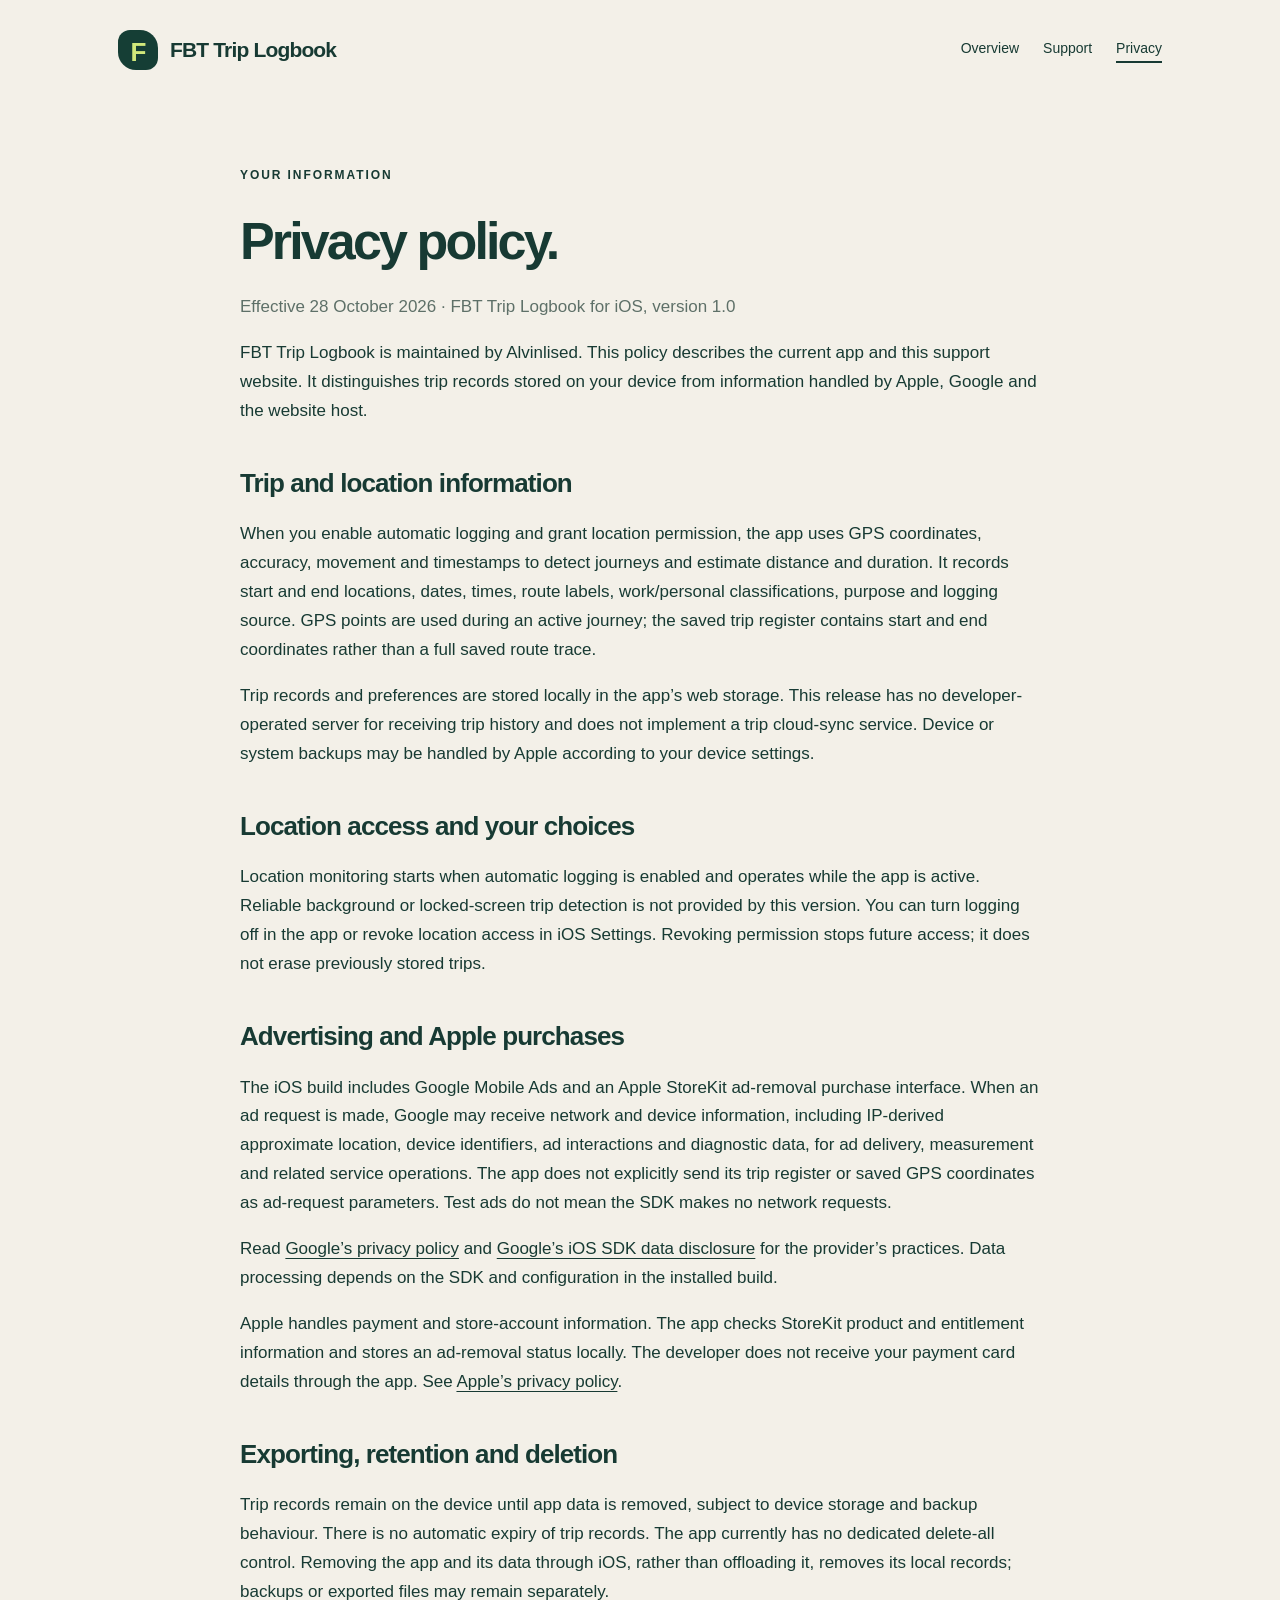
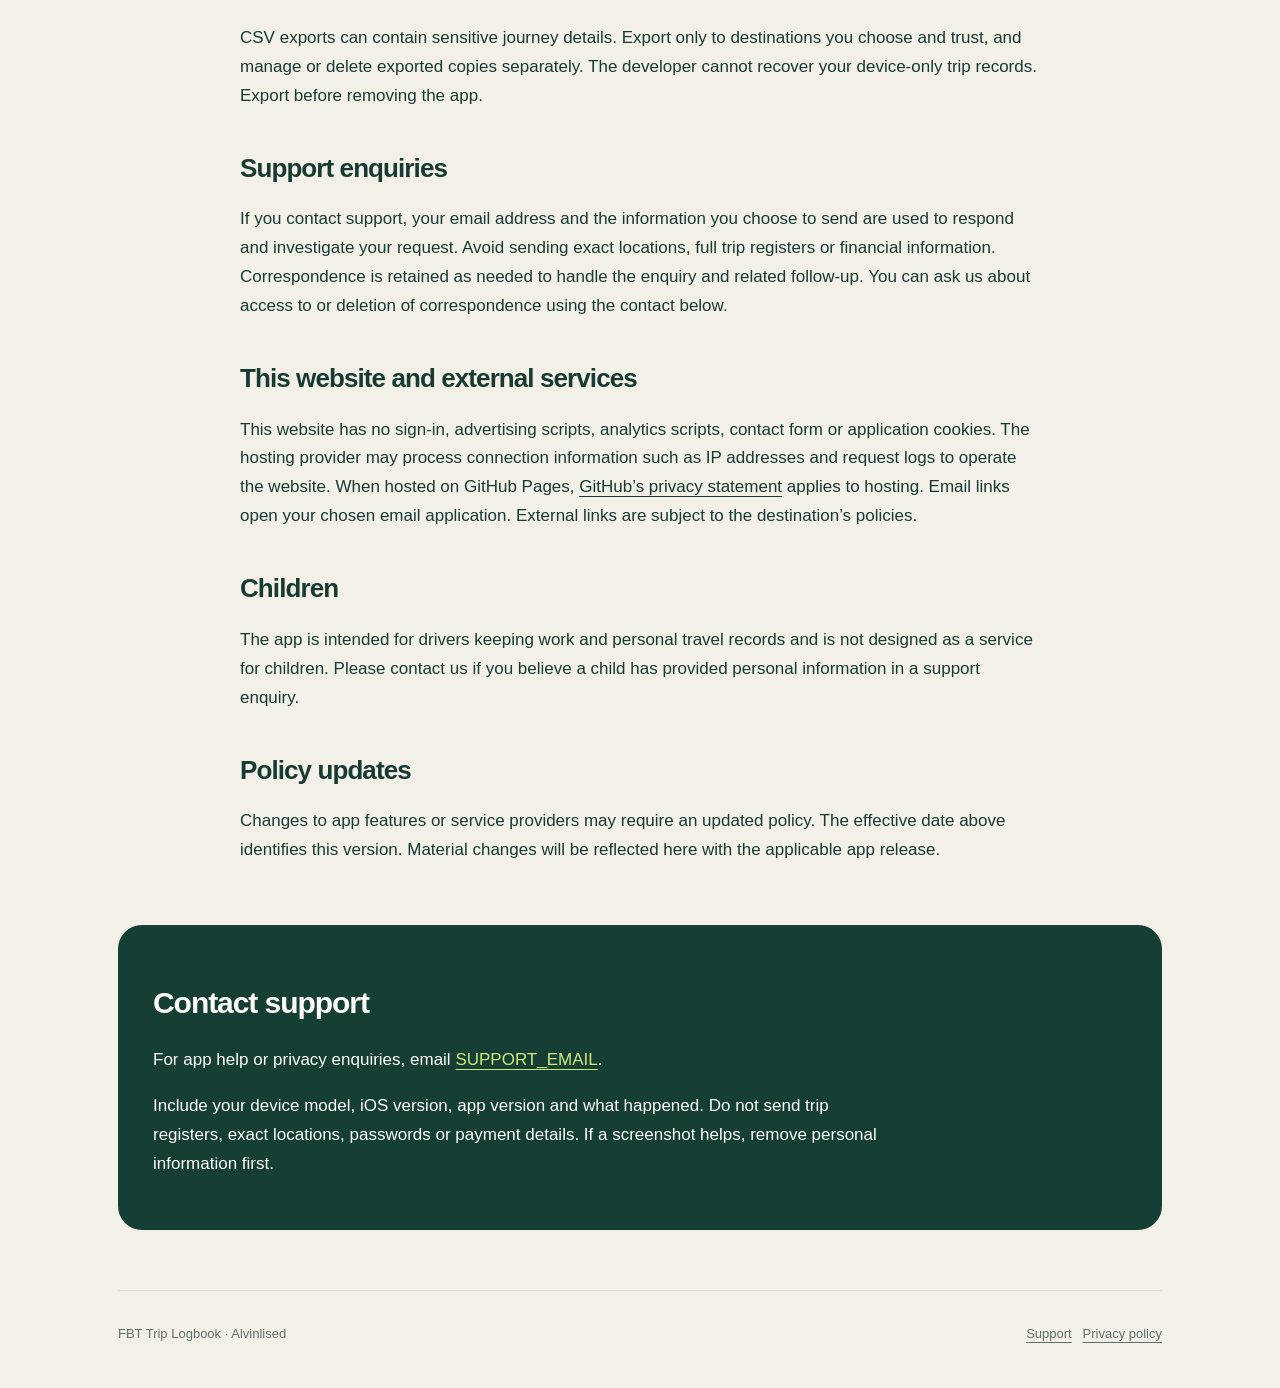
==== docs/privacy.html @ 0ae2469c "Add FBT support website draft: privacy.html" ====
<!doctype html><html lang="en-AU"><head><meta charset="utf-8"><meta name="viewport" content="width=device-width,initial-scale=1"><meta name="description" content="FBT Trip Logbook support, annual reporting help, location guidance and privacy information."><title>Privacy policy · FBT Trip Logbook</title><link rel="stylesheet" href="styles.css"></head><body><a class="skip" href="#main">Skip to content</a><div class="wrap"><header><a class="brand" href="index.html"><span class="mark" aria-hidden="true">F</span>FBT Trip Logbook</a><nav aria-label="Main"><a href="index.html">Overview</a><a href="support.html">Support</a><a href="privacy.html" aria-current="page">Privacy</a></nav></header><main id="main"><article class="article"><span class="eyebrow">Your information</span><h1>Privacy policy.</h1><p class="muted">Effective 28 October 2026 · FBT Trip Logbook for iOS, version 1.0</p><p>FBT Trip Logbook is maintained by Alvinlised. This policy describes the current app and this support website. It distinguishes trip records stored on your device from information handled by Apple, Google and the website host.</p><h2>Trip and location information</h2><p>When you enable automatic logging and grant location permission, the app uses GPS coordinates, accuracy, movement and timestamps to detect journeys and estimate distance and duration. It records start and end locations, dates, times, route labels, work/personal classifications, purpose and logging source. GPS points are used during an active journey; the saved trip register contains start and end coordinates rather than a full saved route trace.</p><p>Trip records and preferences are stored locally in the app’s web storage. This release has no developer-operated server for receiving trip history and does not implement a trip cloud-sync service. Device or system backups may be handled by Apple according to your device settings.</p><h2>Location access and your choices</h2><p>Location monitoring starts when automatic logging is enabled and operates while the app is active. Reliable background or locked-screen trip detection is not provided by this version. You can turn logging off in the app or revoke location access in iOS Settings. Revoking permission stops future access; it does not erase previously stored trips.</p><h2>Advertising and Apple purchases</h2><p>The iOS build includes Google Mobile Ads and an Apple StoreKit ad-removal purchase interface. When an ad request is made, Google may receive network and device information, including IP-derived approximate location, device identifiers, ad interactions and diagnostic data, for ad delivery, measurement and related service operations. The app does not explicitly send its trip register or saved GPS coordinates as ad-request parameters. Test ads do not mean the SDK makes no network requests.</p><p>Read <a href="https://policies.google.com/privacy" rel="noopener">Google’s privacy policy</a> and <a href="https://developers.google.com/admob/ios/privacy/data-disclosure" rel="noopener">Google’s iOS SDK data disclosure</a> for the provider’s practices. Data processing depends on the SDK and configuration in the installed build.</p><p>Apple handles payment and store-account information. The app checks StoreKit product and entitlement information and stores an ad-removal status locally. The developer does not receive your payment card details through the app. See <a href="https://www.apple.com/legal/privacy/" rel="noopener">Apple’s privacy policy</a>.</p><h2>Exporting, retention and deletion</h2><p>Trip records remain on the device until app data is removed, subject to device storage and backup behaviour. There is no automatic expiry of trip records. The app currently has no dedicated delete-all control. Removing the app and its data through iOS, rather than offloading it, removes its local records; backups or exported files may remain separately.</p><p>CSV exports can contain sensitive journey details. Export only to destinations you choose and trust, and manage or delete exported copies separately. The developer cannot recover your device-only trip records. Export before removing the app.</p><h2>Support enquiries</h2><p>If you contact support, your email address and the information you choose to send are used to respond and investigate your request. Avoid sending exact locations, full trip registers or financial information. Correspondence is retained as needed to handle the enquiry and related follow-up. You can ask us about access to or deletion of correspondence using the contact below.</p><h2>This website and external services</h2><p>This website has no sign-in, advertising scripts, analytics scripts, contact form or application cookies. The hosting provider may process connection information such as IP addresses and request logs to operate the website. When hosted on GitHub Pages, <a href="https://docs.github.com/en/site-policy/privacy-policies/github-general-privacy-statement" rel="noopener">GitHub’s privacy statement</a> applies to hosting. Email links open your chosen email application. External links are subject to the destination’s policies.</p><h2>Children</h2><p>The app is intended for drivers keeping work and personal travel records and is not designed as a service for children. Please contact us if you believe a child has provided personal information in a support enquiry.</p><h2>Policy updates</h2><p>Changes to app features or service providers may require an updated policy. The effective date above identifies this version. Material changes will be reflected here with the applicable app release.</p></article><section class="contact" id="contact"><h2>Contact support</h2><p>For app help or privacy enquiries, email <a href="mailto:SUPPORT_EMAIL">SUPPORT_EMAIL</a>.</p><p>Include your device model, iOS version, app version and what happened. Do not send trip registers, exact locations, passwords or payment details. If a screenshot helps, remove personal information first.</p></section></main><footer><span>FBT Trip Logbook · Alvinlised</span><span><a href="support.html">Support</a> &nbsp; <a href="privacy.html">Privacy policy</a></span></footer></div></body></html>
---- docs/styles.css ----
:root{--ink:#173a33;--green:#153e35;--lime:#d0e87b;--paper:#fffdf8;--muted:#5e7068;--line:#d9dfd3}*{box-sizing:border-box}html{scroll-behavior:smooth}body{margin:0;background:#f3f0e8;color:var(--ink);font:17px/1.7 -apple-system,BlinkMacSystemFont,"Segoe UI",sans-serif}a{color:inherit;text-underline-offset:4px}a:hover{color:#376a3c}a:focus-visible,summary:focus-visible{outline:3px solid #6c9439;outline-offset:5px}.wrap{max-width:1100px;margin:auto;padding:0 28px}header{display:flex;align-items:center;justify-content:space-between;gap:20px;min-height:100px}.brand{text-decoration:none;font-weight:750;letter-spacing:-.04em;font-size:21px;display:flex;align-items:center;gap:12px}.mark{background:var(--green);color:var(--lime);border-radius:12px 18px 12px 18px;width:40px;height:40px;display:grid;place-items:center;font-size:26px}nav{display:flex;gap:24px;font-size:14px}nav a{text-decoration:none}nav [aria-current]{border-bottom:2px solid var(--ink)}.hero{background:var(--green);color:var(--paper);padding:60px;border-radius:30px;margin:24px 0 50px}.eyebrow{text-transform:uppercase;font-size:12px;letter-spacing:.16em;font-weight:700}.hero .eyebrow{color:var(--lime)}h1{font-size:clamp(38px,6vw,70px);line-height:1.08;letter-spacing:-.055em;margin:24px 0}h1 em{font-style:normal;color:var(--lime)}.hero p{max-width:670px;color:#dae4d8;font-size:19px}.button{display:inline-block;background:var(--lime);color:var(--green);padding:12px 23px;border-radius:11px;text-decoration:none;font-weight:700;margin-top:15px}.grid{display:grid;grid-template-columns:1fr 1fr;gap:24px}.card{padding:32px;background:var(--paper);border:1px solid var(--line);border-radius:22px}.card .num{font-size:12px;font-weight:700;color:var(--muted)}h2{font-size:30px;line-height:1.2;letter-spacing:-.035em}h3{font-size:21px;line-height:1.3}.muted{color:var(--muted)}section{margin:48px 0}.notice{padding:22px 26px;border-left:4px solid #93ac50;background:#e5ebd9;border-radius:0 12px 12px 0}details{padding:22px 0;border-bottom:1px solid var(--line)}summary{font-weight:700;cursor:pointer}details p{max-width:820px}.article{max-width:800px;margin:60px auto}.article h1{font-size:52px}.article h2{font-size:26px;margin-top:42px}.contact{background:var(--green);color:var(--paper);padding:35px;border-radius:24px}.contact p{max-width:750px}.contact a{color:var(--lime)}footer{padding:32px 0 42px;border-top:1px solid var(--line);margin-top:60px;display:flex;flex-wrap:wrap;justify-content:space-between;gap:15px;font-size:13px;color:var(--muted)}.skip{position:absolute;left:20px;top:-80px;background:white;padding:10px}.skip:focus{top:10px}li{margin-bottom:8px}@media(max-width:650px){.wrap{padding:0 20px}header{align-items:flex-start;flex-direction:column;justify-content:center;padding:20px 0;gap:15px}nav{gap:22px}.hero{padding:30px 25px;border-radius:22px}.hero p{font-size:17px}.grid{grid-template-columns:1fr}.card{padding:25px}.article{margin-top:35px}.article h1{font-size:40px}.contact{padding:26px}h2{font-size:26px}}
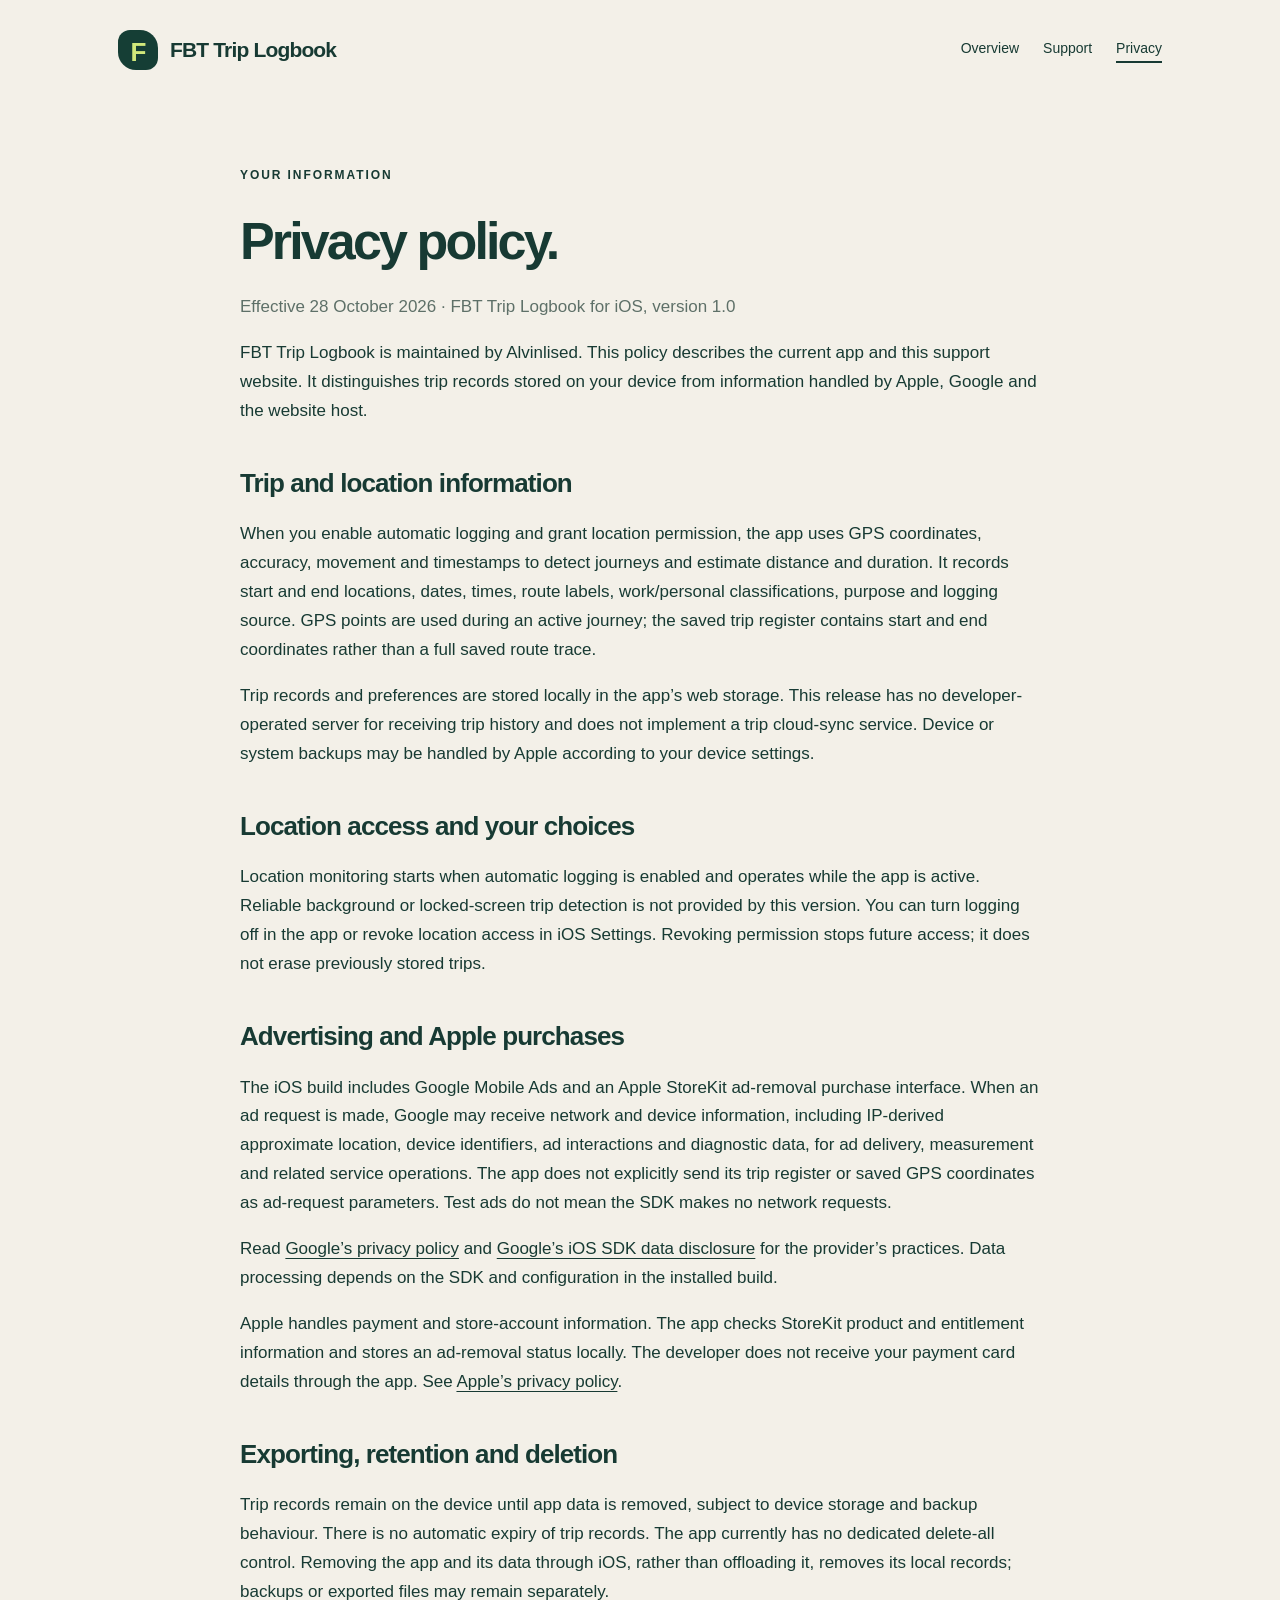
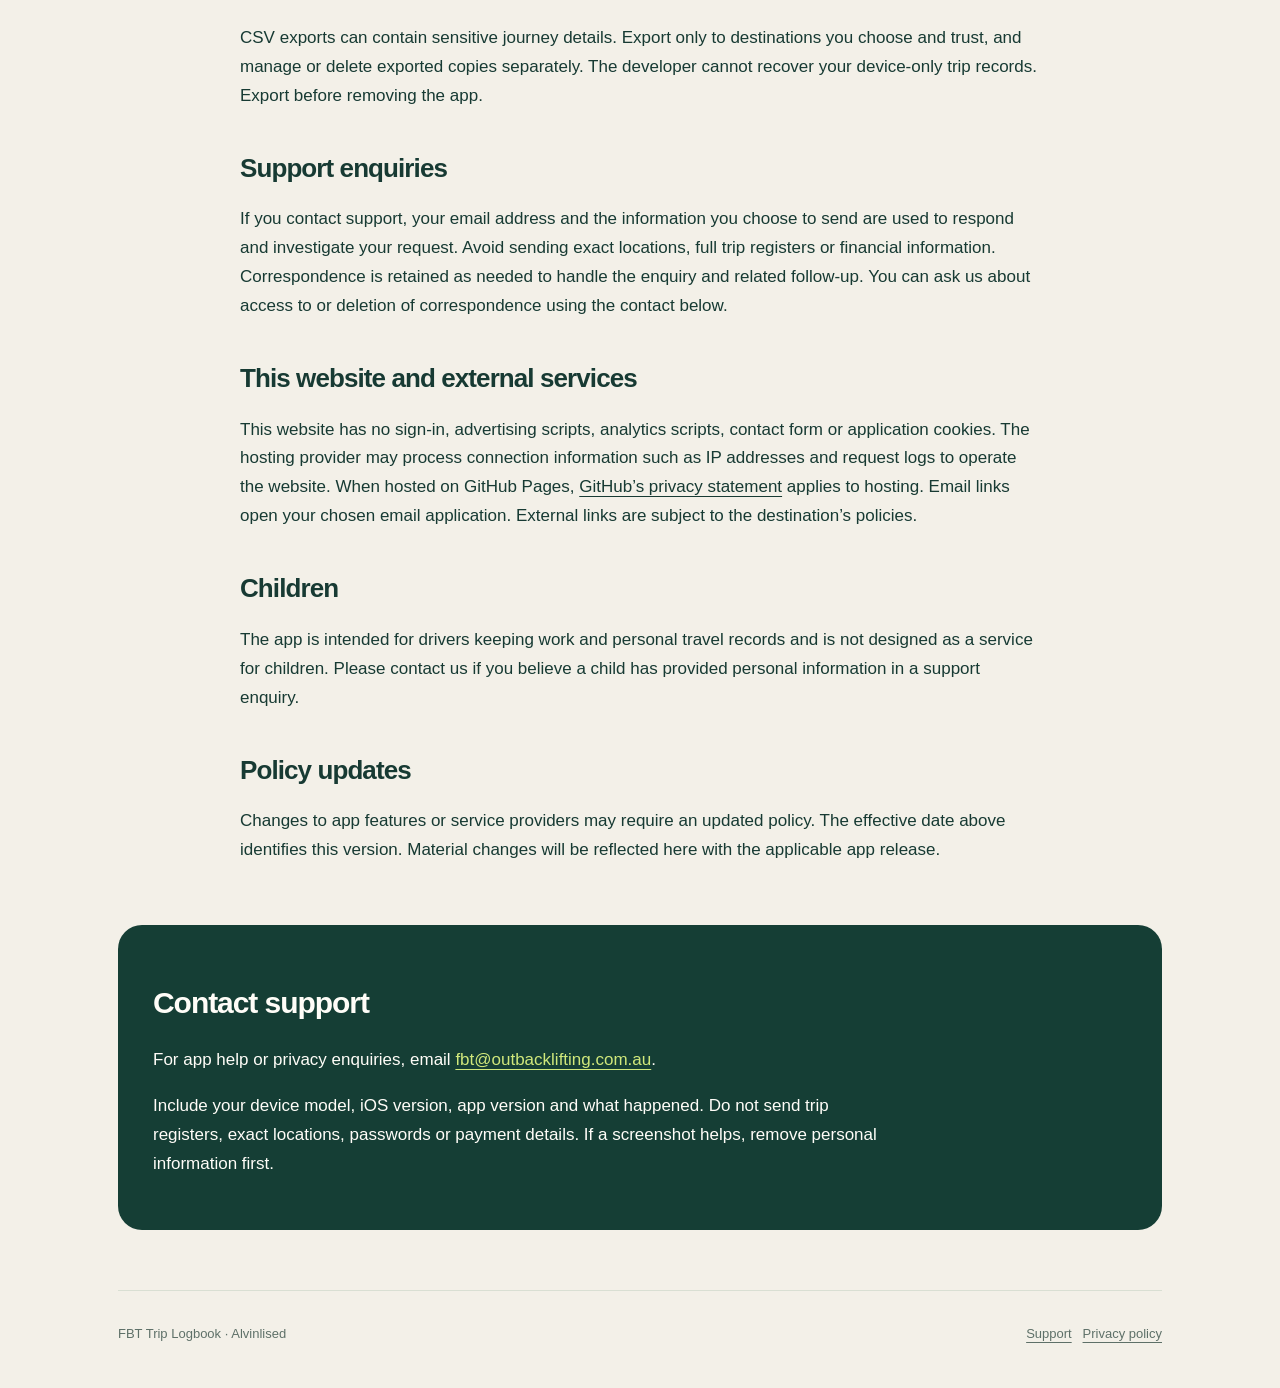
==== commit cec63c3d: "Set confirmed FBT support and privacy contact" ====
--- a/docs/privacy.html
+++ b/docs/privacy.html
@@ -1 +1 @@
-<!doctype html><html lang="en-AU"><head><meta charset="utf-8"><meta name="viewport" content="width=device-width,initial-scale=1"><meta name="description" content="FBT Trip Logbook support, annual reporting help, location guidance and privacy information."><title>Privacy policy · FBT Trip Logbook</title><link rel="stylesheet" href="styles.css"></head><body><a class="skip" href="#main">Skip to content</a><div class="wrap"><header><a class="brand" href="index.html"><span class="mark" aria-hidden="true">F</span>FBT Trip Logbook</a><nav aria-label="Main"><a href="index.html">Overview</a><a href="support.html">Support</a><a href="privacy.html" aria-current="page">Privacy</a></nav></header><main id="main"><article class="article"><span class="eyebrow">Your information</span><h1>Privacy policy.</h1><p class="muted">Effective 28 October 2026 · FBT Trip Logbook for iOS, version 1.0</p><p>FBT Trip Logbook is maintained by Alvinlised. This policy describes the current app and this support website. It distinguishes trip records stored on your device from information handled by Apple, Google and the website host.</p><h2>Trip and location information</h2><p>When you enable automatic logging and grant location permission, the app uses GPS coordinates, accuracy, movement and timestamps to detect journeys and estimate distance and duration. It records start and end locations, dates, times, route labels, work/personal classifications, purpose and logging source. GPS points are used during an active journey; the saved trip register contains start and end coordinates rather than a full saved route trace.</p><p>Trip records and preferences are stored locally in the app’s web storage. This release has no developer-operated server for receiving trip history and does not implement a trip cloud-sync service. Device or system backups may be handled by Apple according to your device settings.</p><h2>Location access and your choices</h2><p>Location monitoring starts when automatic logging is enabled and operates while the app is active. Reliable background or locked-screen trip detection is not provided by this version. You can turn logging off in the app or revoke location access in iOS Settings. Revoking permission stops future access; it does not erase previously stored trips.</p><h2>Advertising and Apple purchases</h2><p>The iOS build includes Google Mobile Ads and an Apple StoreKit ad-removal purchase interface. When an ad request is made, Google may receive network and device information, including IP-derived approximate location, device identifiers, ad interactions and diagnostic data, for ad delivery, measurement and related service operations. The app does not explicitly send its trip register or saved GPS coordinates as ad-request parameters. Test ads do not mean the SDK makes no network requests.</p><p>Read <a href="https://policies.google.com/privacy" rel="noopener">Google’s privacy policy</a> and <a href="https://developers.google.com/admob/ios/privacy/data-disclosure" rel="noopener">Google’s iOS SDK data disclosure</a> for the provider’s practices. Data processing depends on the SDK and configuration in the installed build.</p><p>Apple handles payment and store-account information. The app checks StoreKit product and entitlement information and stores an ad-removal status locally. The developer does not receive your payment card details through the app. See <a href="https://www.apple.com/legal/privacy/" rel="noopener">Apple’s privacy policy</a>.</p><h2>Exporting, retention and deletion</h2><p>Trip records remain on the device until app data is removed, subject to device storage and backup behaviour. There is no automatic expiry of trip records. The app currently has no dedicated delete-all control. Removing the app and its data through iOS, rather than offloading it, removes its local records; backups or exported files may remain separately.</p><p>CSV exports can contain sensitive journey details. Export only to destinations you choose and trust, and manage or delete exported copies separately. The developer cannot recover your device-only trip records. Export before removing the app.</p><h2>Support enquiries</h2><p>If you contact support, your email address and the information you choose to send are used to respond and investigate your request. Avoid sending exact locations, full trip registers or financial information. Correspondence is retained as needed to handle the enquiry and related follow-up. You can ask us about access to or deletion of correspondence using the contact below.</p><h2>This website and external services</h2><p>This website has no sign-in, advertising scripts, analytics scripts, contact form or application cookies. The hosting provider may process connection information such as IP addresses and request logs to operate the website. When hosted on GitHub Pages, <a href="https://docs.github.com/en/site-policy/privacy-policies/github-general-privacy-statement" rel="noopener">GitHub’s privacy statement</a> applies to hosting. Email links open your chosen email application. External links are subject to the destination’s policies.</p><h2>Children</h2><p>The app is intended for drivers keeping work and personal travel records and is not designed as a service for children. Please contact us if you believe a child has provided personal information in a support enquiry.</p><h2>Policy updates</h2><p>Changes to app features or service providers may require an updated policy. The effective date above identifies this version. Material changes will be reflected here with the applicable app release.</p></article><section class="contact" id="contact"><h2>Contact support</h2><p>For app help or privacy enquiries, email <a href="mailto:SUPPORT_EMAIL">SUPPORT_EMAIL</a>.</p><p>Include your device model, iOS version, app version and what happened. Do not send trip registers, exact locations, passwords or payment details. If a screenshot helps, remove personal information first.</p></section></main><footer><span>FBT Trip Logbook · Alvinlised</span><span><a href="support.html">Support</a> &nbsp; <a href="privacy.html">Privacy policy</a></span></footer></div></body></html>+<!doctype html><html lang="en-AU"><head><meta charset="utf-8"><meta name="viewport" content="width=device-width,initial-scale=1"><meta name="description" content="FBT Trip Logbook support, annual reporting help, location guidance and privacy information."><title>Privacy policy · FBT Trip Logbook</title><link rel="stylesheet" href="styles.css"></head><body><a class="skip" href="#main">Skip to content</a><div class="wrap"><header><a class="brand" href="index.html"><span class="mark" aria-hidden="true">F</span>FBT Trip Logbook</a><nav aria-label="Main"><a href="index.html">Overview</a><a href="support.html">Support</a><a href="privacy.html" aria-current="page">Privacy</a></nav></header><main id="main"><article class="article"><span class="eyebrow">Your information</span><h1>Privacy policy.</h1><p class="muted">Effective 28 October 2026 · FBT Trip Logbook for iOS, version 1.0</p><p>FBT Trip Logbook is maintained by Alvinlised. This policy describes the current app and this support website. It distinguishes trip records stored on your device from information handled by Apple, Google and the website host.</p><h2>Trip and location information</h2><p>When you enable automatic logging and grant location permission, the app uses GPS coordinates, accuracy, movement and timestamps to detect journeys and estimate distance and duration. It records start and end locations, dates, times, route labels, work/personal classifications, purpose and logging source. GPS points are used during an active journey; the saved trip register contains start and end coordinates rather than a full saved route trace.</p><p>Trip records and preferences are stored locally in the app’s web storage. This release has no developer-operated server for receiving trip history and does not implement a trip cloud-sync service. Device or system backups may be handled by Apple according to your device settings.</p><h2>Location access and your choices</h2><p>Location monitoring starts when automatic logging is enabled and operates while the app is active. Reliable background or locked-screen trip detection is not provided by this version. You can turn logging off in the app or revoke location access in iOS Settings. Revoking permission stops future access; it does not erase previously stored trips.</p><h2>Advertising and Apple purchases</h2><p>The iOS build includes Google Mobile Ads and an Apple StoreKit ad-removal purchase interface. When an ad request is made, Google may receive network and device information, including IP-derived approximate location, device identifiers, ad interactions and diagnostic data, for ad delivery, measurement and related service operations. The app does not explicitly send its trip register or saved GPS coordinates as ad-request parameters. Test ads do not mean the SDK makes no network requests.</p><p>Read <a href="https://policies.google.com/privacy" rel="noopener">Google’s privacy policy</a> and <a href="https://developers.google.com/admob/ios/privacy/data-disclosure" rel="noopener">Google’s iOS SDK data disclosure</a> for the provider’s practices. Data processing depends on the SDK and configuration in the installed build.</p><p>Apple handles payment and store-account information. The app checks StoreKit product and entitlement information and stores an ad-removal status locally. The developer does not receive your payment card details through the app. See <a href="https://www.apple.com/legal/privacy/" rel="noopener">Apple’s privacy policy</a>.</p><h2>Exporting, retention and deletion</h2><p>Trip records remain on the device until app data is removed, subject to device storage and backup behaviour. There is no automatic expiry of trip records. The app currently has no dedicated delete-all control. Removing the app and its data through iOS, rather than offloading it, removes its local records; backups or exported files may remain separately.</p><p>CSV exports can contain sensitive journey details. Export only to destinations you choose and trust, and manage or delete exported copies separately. The developer cannot recover your device-only trip records. Export before removing the app.</p><h2>Support enquiries</h2><p>If you contact support, your email address and the information you choose to send are used to respond and investigate your request. Avoid sending exact locations, full trip registers or financial information. Correspondence is retained as needed to handle the enquiry and related follow-up. You can ask us about access to or deletion of correspondence using the contact below.</p><h2>This website and external services</h2><p>This website has no sign-in, advertising scripts, analytics scripts, contact form or application cookies. The hosting provider may process connection information such as IP addresses and request logs to operate the website. When hosted on GitHub Pages, <a href="https://docs.github.com/en/site-policy/privacy-policies/github-general-privacy-statement" rel="noopener">GitHub’s privacy statement</a> applies to hosting. Email links open your chosen email application. External links are subject to the destination’s policies.</p><h2>Children</h2><p>The app is intended for drivers keeping work and personal travel records and is not designed as a service for children. Please contact us if you believe a child has provided personal information in a support enquiry.</p><h2>Policy updates</h2><p>Changes to app features or service providers may require an updated policy. The effective date above identifies this version. Material changes will be reflected here with the applicable app release.</p></article><section class="contact" id="contact"><h2>Contact support</h2><p>For app help or privacy enquiries, email <a href="mailto:fbt@outbacklifting.com.au">fbt@outbacklifting.com.au</a>.</p><p>Include your device model, iOS version, app version and what happened. Do not send trip registers, exact locations, passwords or payment details. If a screenshot helps, remove personal information first.</p></section></main><footer><span>FBT Trip Logbook · Alvinlised</span><span><a href="support.html">Support</a> &nbsp; <a href="privacy.html">Privacy policy</a></span></footer></div></body></html>
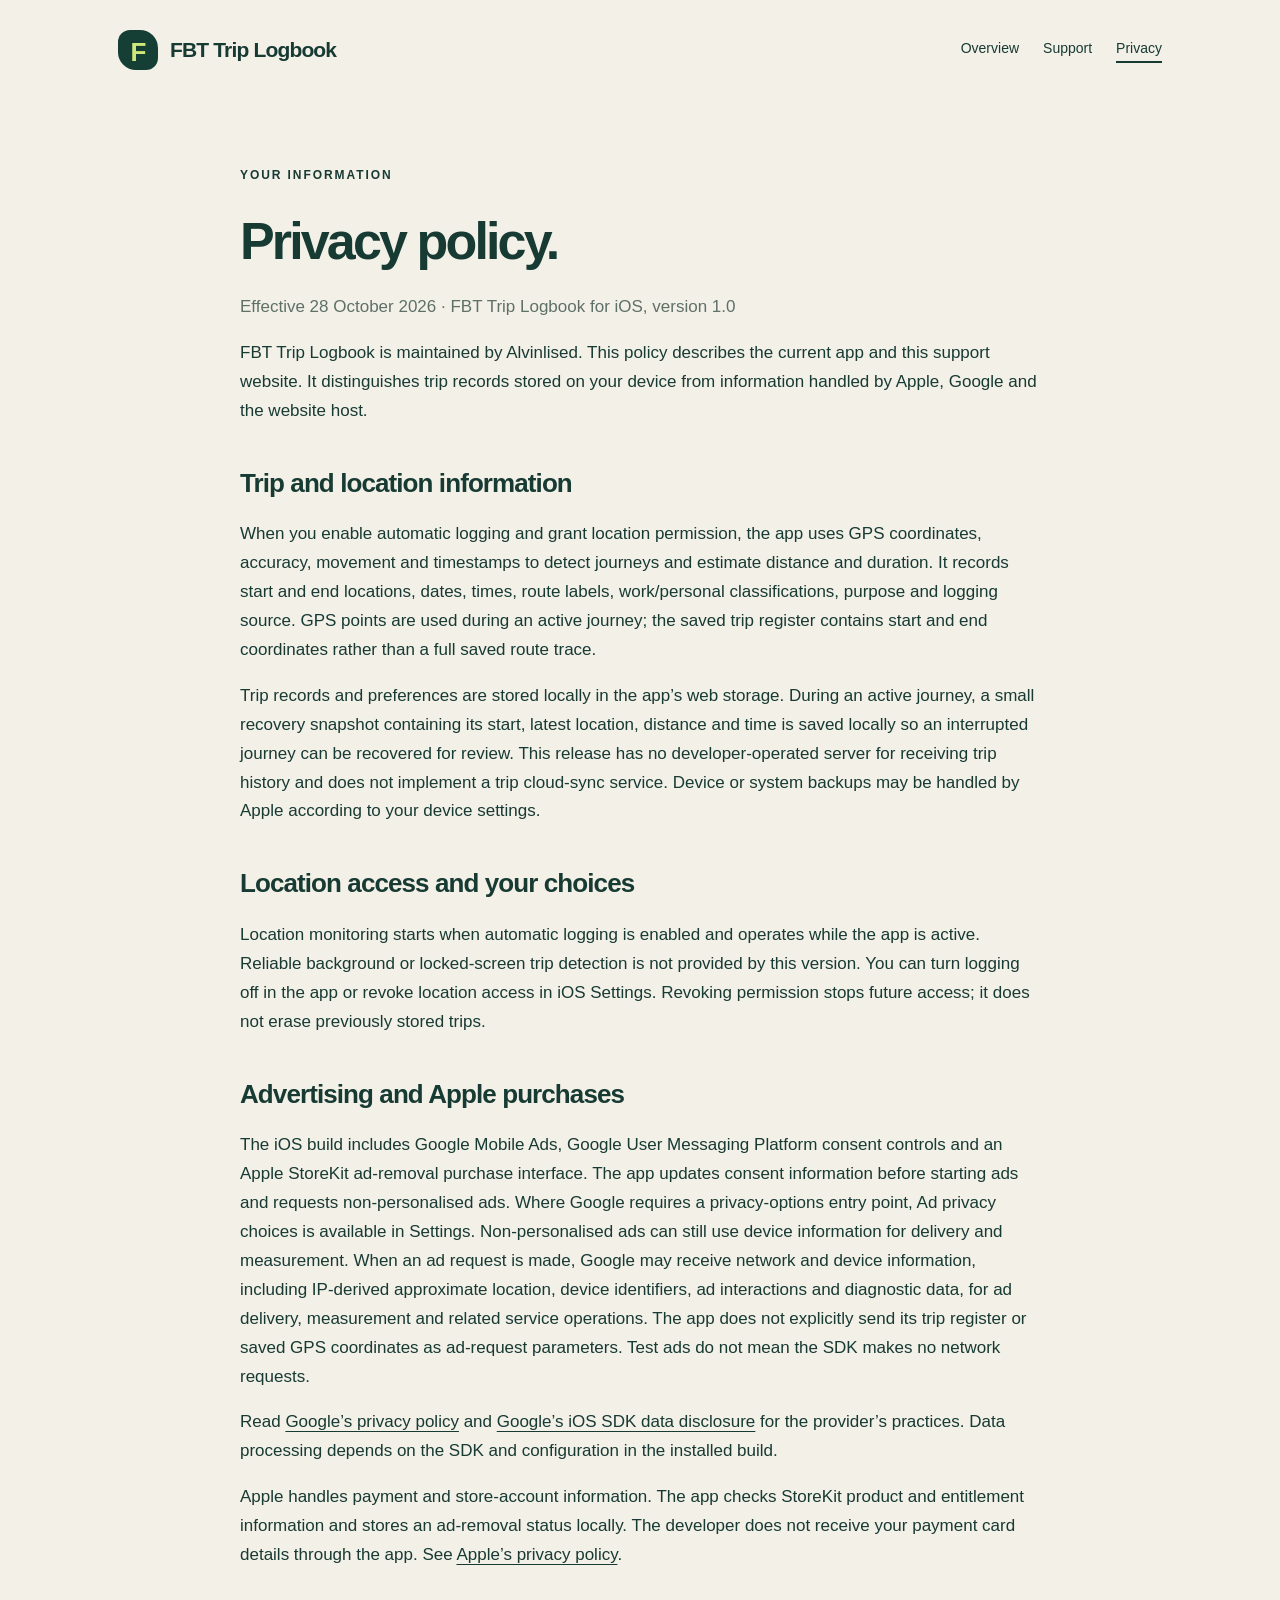
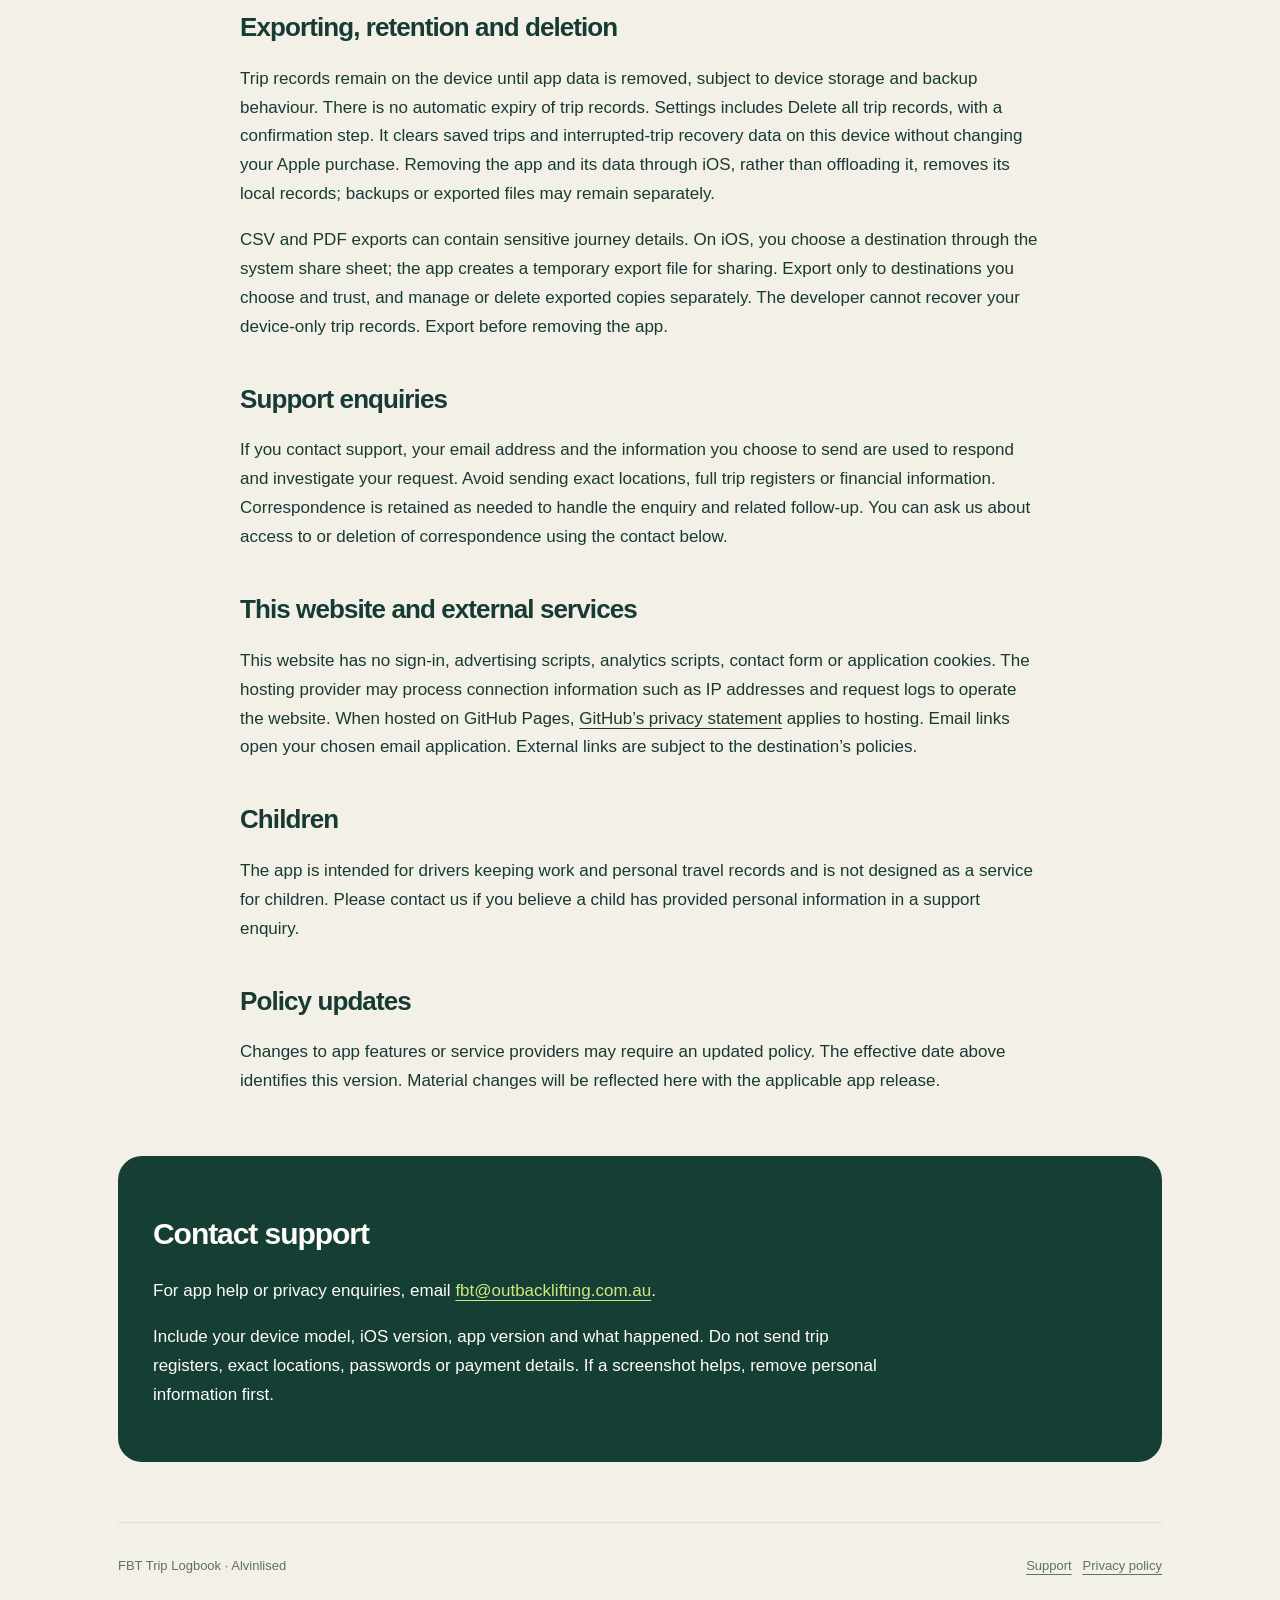
==== commit c64c0a60: "Align support and privacy with release exports, consent and local deletion" ====
--- a/docs/privacy.html
+++ b/docs/privacy.html
@@ -1 +1 @@
-<!doctype html><html lang="en-AU"><head><meta charset="utf-8"><meta name="viewport" content="width=device-width,initial-scale=1"><meta name="description" content="FBT Trip Logbook support, annual reporting help, location guidance and privacy information."><title>Privacy policy · FBT Trip Logbook</title><link rel="stylesheet" href="styles.css"></head><body><a class="skip" href="#main">Skip to content</a><div class="wrap"><header><a class="brand" href="index.html"><span class="mark" aria-hidden="true">F</span>FBT Trip Logbook</a><nav aria-label="Main"><a href="index.html">Overview</a><a href="support.html">Support</a><a href="privacy.html" aria-current="page">Privacy</a></nav></header><main id="main"><article class="article"><span class="eyebrow">Your information</span><h1>Privacy policy.</h1><p class="muted">Effective 28 October 2026 · FBT Trip Logbook for iOS, version 1.0</p><p>FBT Trip Logbook is maintained by Alvinlised. This policy describes the current app and this support website. It distinguishes trip records stored on your device from information handled by Apple, Google and the website host.</p><h2>Trip and location information</h2><p>When you enable automatic logging and grant location permission, the app uses GPS coordinates, accuracy, movement and timestamps to detect journeys and estimate distance and duration. It records start and end locations, dates, times, route labels, work/personal classifications, purpose and logging source. GPS points are used during an active journey; the saved trip register contains start and end coordinates rather than a full saved route trace.</p><p>Trip records and preferences are stored locally in the app’s web storage. This release has no developer-operated server for receiving trip history and does not implement a trip cloud-sync service. Device or system backups may be handled by Apple according to your device settings.</p><h2>Location access and your choices</h2><p>Location monitoring starts when automatic logging is enabled and operates while the app is active. Reliable background or locked-screen trip detection is not provided by this version. You can turn logging off in the app or revoke location access in iOS Settings. Revoking permission stops future access; it does not erase previously stored trips.</p><h2>Advertising and Apple purchases</h2><p>The iOS build includes Google Mobile Ads and an Apple StoreKit ad-removal purchase interface. When an ad request is made, Google may receive network and device information, including IP-derived approximate location, device identifiers, ad interactions and diagnostic data, for ad delivery, measurement and related service operations. The app does not explicitly send its trip register or saved GPS coordinates as ad-request parameters. Test ads do not mean the SDK makes no network requests.</p><p>Read <a href="https://policies.google.com/privacy" rel="noopener">Google’s privacy policy</a> and <a href="https://developers.google.com/admob/ios/privacy/data-disclosure" rel="noopener">Google’s iOS SDK data disclosure</a> for the provider’s practices. Data processing depends on the SDK and configuration in the installed build.</p><p>Apple handles payment and store-account information. The app checks StoreKit product and entitlement information and stores an ad-removal status locally. The developer does not receive your payment card details through the app. See <a href="https://www.apple.com/legal/privacy/" rel="noopener">Apple’s privacy policy</a>.</p><h2>Exporting, retention and deletion</h2><p>Trip records remain on the device until app data is removed, subject to device storage and backup behaviour. There is no automatic expiry of trip records. The app currently has no dedicated delete-all control. Removing the app and its data through iOS, rather than offloading it, removes its local records; backups or exported files may remain separately.</p><p>CSV exports can contain sensitive journey details. Export only to destinations you choose and trust, and manage or delete exported copies separately. The developer cannot recover your device-only trip records. Export before removing the app.</p><h2>Support enquiries</h2><p>If you contact support, your email address and the information you choose to send are used to respond and investigate your request. Avoid sending exact locations, full trip registers or financial information. Correspondence is retained as needed to handle the enquiry and related follow-up. You can ask us about access to or deletion of correspondence using the contact below.</p><h2>This website and external services</h2><p>This website has no sign-in, advertising scripts, analytics scripts, contact form or application cookies. The hosting provider may process connection information such as IP addresses and request logs to operate the website. When hosted on GitHub Pages, <a href="https://docs.github.com/en/site-policy/privacy-policies/github-general-privacy-statement" rel="noopener">GitHub’s privacy statement</a> applies to hosting. Email links open your chosen email application. External links are subject to the destination’s policies.</p><h2>Children</h2><p>The app is intended for drivers keeping work and personal travel records and is not designed as a service for children. Please contact us if you believe a child has provided personal information in a support enquiry.</p><h2>Policy updates</h2><p>Changes to app features or service providers may require an updated policy. The effective date above identifies this version. Material changes will be reflected here with the applicable app release.</p></article><section class="contact" id="contact"><h2>Contact support</h2><p>For app help or privacy enquiries, email <a href="mailto:fbt@outbacklifting.com.au">fbt@outbacklifting.com.au</a>.</p><p>Include your device model, iOS version, app version and what happened. Do not send trip registers, exact locations, passwords or payment details. If a screenshot helps, remove personal information first.</p></section></main><footer><span>FBT Trip Logbook · Alvinlised</span><span><a href="support.html">Support</a> &nbsp; <a href="privacy.html">Privacy policy</a></span></footer></div></body></html>+<!doctype html><html lang="en-AU"><head><meta charset="utf-8"><meta name="viewport" content="width=device-width,initial-scale=1"><meta name="description" content="FBT Trip Logbook support, annual reporting help, location guidance and privacy information."><title>Privacy policy · FBT Trip Logbook</title><link rel="stylesheet" href="styles.css"></head><body><a class="skip" href="#main">Skip to content</a><div class="wrap"><header><a class="brand" href="index.html"><span class="mark" aria-hidden="true">F</span>FBT Trip Logbook</a><nav aria-label="Main"><a href="index.html">Overview</a><a href="support.html">Support</a><a href="privacy.html" aria-current="page">Privacy</a></nav></header><main id="main"><article class="article"><span class="eyebrow">Your information</span><h1>Privacy policy.</h1><p class="muted">Effective 28 October 2026 · FBT Trip Logbook for iOS, version 1.0</p><p>FBT Trip Logbook is maintained by Alvinlised. This policy describes the current app and this support website. It distinguishes trip records stored on your device from information handled by Apple, Google and the website host.</p><h2>Trip and location information</h2><p>When you enable automatic logging and grant location permission, the app uses GPS coordinates, accuracy, movement and timestamps to detect journeys and estimate distance and duration. It records start and end locations, dates, times, route labels, work/personal classifications, purpose and logging source. GPS points are used during an active journey; the saved trip register contains start and end coordinates rather than a full saved route trace.</p><p>Trip records and preferences are stored locally in the app’s web storage. During an active journey, a small recovery snapshot containing its start, latest location, distance and time is saved locally so an interrupted journey can be recovered for review. This release has no developer-operated server for receiving trip history and does not implement a trip cloud-sync service. Device or system backups may be handled by Apple according to your device settings.</p><h2>Location access and your choices</h2><p>Location monitoring starts when automatic logging is enabled and operates while the app is active. Reliable background or locked-screen trip detection is not provided by this version. You can turn logging off in the app or revoke location access in iOS Settings. Revoking permission stops future access; it does not erase previously stored trips.</p><h2>Advertising and Apple purchases</h2><p>The iOS build includes Google Mobile Ads, Google User Messaging Platform consent controls and an Apple StoreKit ad-removal purchase interface. The app updates consent information before starting ads and requests non-personalised ads. Where Google requires a privacy-options entry point, Ad privacy choices is available in Settings. Non-personalised ads can still use device information for delivery and measurement. When an ad request is made, Google may receive network and device information, including IP-derived approximate location, device identifiers, ad interactions and diagnostic data, for ad delivery, measurement and related service operations. The app does not explicitly send its trip register or saved GPS coordinates as ad-request parameters. Test ads do not mean the SDK makes no network requests.</p><p>Read <a href="https://policies.google.com/privacy" rel="noopener">Google’s privacy policy</a> and <a href="https://developers.google.com/admob/ios/privacy/data-disclosure" rel="noopener">Google’s iOS SDK data disclosure</a> for the provider’s practices. Data processing depends on the SDK and configuration in the installed build.</p><p>Apple handles payment and store-account information. The app checks StoreKit product and entitlement information and stores an ad-removal status locally. The developer does not receive your payment card details through the app. See <a href="https://www.apple.com/legal/privacy/" rel="noopener">Apple’s privacy policy</a>.</p><h2>Exporting, retention and deletion</h2><p>Trip records remain on the device until app data is removed, subject to device storage and backup behaviour. There is no automatic expiry of trip records. Settings includes Delete all trip records, with a confirmation step. It clears saved trips and interrupted-trip recovery data on this device without changing your Apple purchase. Removing the app and its data through iOS, rather than offloading it, removes its local records; backups or exported files may remain separately.</p><p>CSV and PDF exports can contain sensitive journey details. On iOS, you choose a destination through the system share sheet; the app creates a temporary export file for sharing. Export only to destinations you choose and trust, and manage or delete exported copies separately. The developer cannot recover your device-only trip records. Export before removing the app.</p><h2>Support enquiries</h2><p>If you contact support, your email address and the information you choose to send are used to respond and investigate your request. Avoid sending exact locations, full trip registers or financial information. Correspondence is retained as needed to handle the enquiry and related follow-up. You can ask us about access to or deletion of correspondence using the contact below.</p><h2>This website and external services</h2><p>This website has no sign-in, advertising scripts, analytics scripts, contact form or application cookies. The hosting provider may process connection information such as IP addresses and request logs to operate the website. When hosted on GitHub Pages, <a href="https://docs.github.com/en/site-policy/privacy-policies/github-general-privacy-statement" rel="noopener">GitHub’s privacy statement</a> applies to hosting. Email links open your chosen email application. External links are subject to the destination’s policies.</p><h2>Children</h2><p>The app is intended for drivers keeping work and personal travel records and is not designed as a service for children. Please contact us if you believe a child has provided personal information in a support enquiry.</p><h2>Policy updates</h2><p>Changes to app features or service providers may require an updated policy. The effective date above identifies this version. Material changes will be reflected here with the applicable app release.</p></article><section class="contact" id="contact"><h2>Contact support</h2><p>For app help or privacy enquiries, email <a href="mailto:fbt@outbacklifting.com.au">fbt@outbacklifting.com.au</a>.</p><p>Include your device model, iOS version, app version and what happened. Do not send trip registers, exact locations, passwords or payment details. If a screenshot helps, remove personal information first.</p></section></main><footer><span>FBT Trip Logbook · Alvinlised</span><span><a href="support.html">Support</a> &nbsp; <a href="privacy.html">Privacy policy</a></span></footer></div></body></html>
